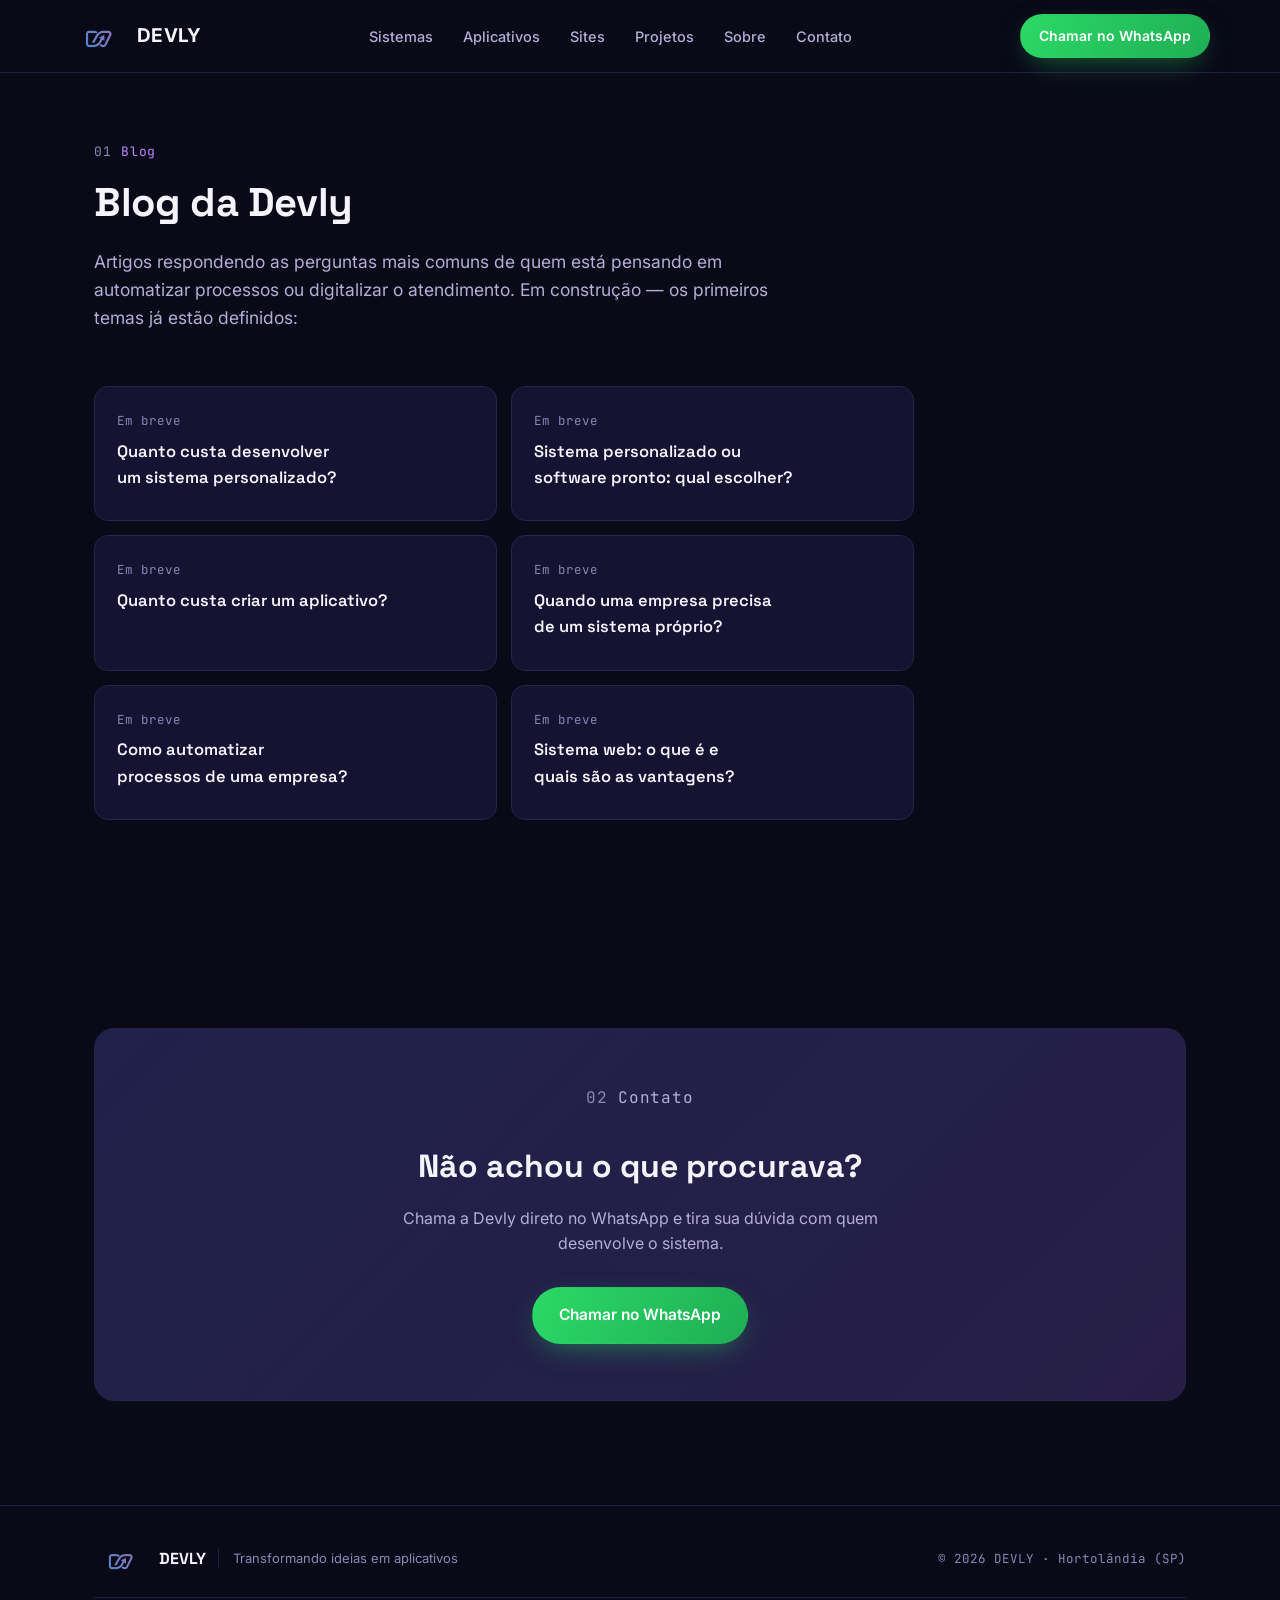
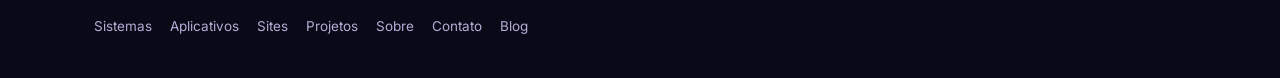
==== blog.html @ e894a455 "Add files via upload" ====
<!doctype html>
<html lang="pt-BR">
<head>
<meta charset="utf-8">
<meta name="viewport" content="width=device-width,initial-scale=1">
<title>Blog | Devly</title>
<meta name="description" content="Artigos sobre desenvolvimento de sistemas, aplicativos e automação de processos para pequenas e médias empresas.">
<link rel="canonical" href="https://devly.com.br/blog.html">
<meta property="og:type" content="website">
<meta property="og:site_name" content="DEVLY">
<meta property="og:title" content="Blog | Devly">
<meta property="og:description" content="Artigos sobre desenvolvimento de sistemas, aplicativos e automação de processos para pequenas e médias empresas.">
<meta property="og:url" content="https://devly.com.br/blog.html">
<meta property="og:locale" content="pt_BR">
<meta name="theme-color" content="#0A0918">
<link rel="icon" href="/icon.webp" type="image/webp">
<link rel="preconnect" href="https://fonts.googleapis.com">
<link rel="preconnect" href="https://fonts.gstatic.com" crossorigin>
<link href="https://fonts.googleapis.com/css2?family=Space+Grotesk:wght@500;600;700&family=Inter:wght@400;500;600;700&family=JetBrains+Mono:wght@400;500;600&display=swap" rel="stylesheet">
<link rel="stylesheet" href="/style.css">
<script type="application/ld+json">{"@context": "https://schema.org", "@type": "Blog", "url": "https://devly.com.br/blog.html", "name": "Blog da Devly"}</script>
</head>
<body>
<header class="nav">
  <div class="wrap nav-row">
    <a class="brand-lockup" href="/">
      <img src="/icon.webp" width="26" height="26" alt="Símbolo DEVLY" />
      <span>DEVLY</span>
    </a>
    <nav class="links" id="navLinks">
      <a href="/desenvolvimento-de-sistemas.html">Sistemas</a>
      <a href="/desenvolvimento-de-aplicativos.html">Aplicativos</a>
      <a href="/desenvolvimento-de-sites.html">Sites</a>
      <a href="/projetos.html">Projetos</a>
      <a href="/sobre.html">Sobre</a>
      <a href="/contato.html">Contato</a>
    </nav>
    <div class="nav-actions">
      <a class="btn btn-primary" style="padding:10px 18px; font-size:14px;" href="https://wa.me/5519981862800?text=Ol%C3%A1%2C%20vim%20pelo%20site%20da%20DEVLY" target="_blank" rel="noopener">Chamar no WhatsApp</a>
      <button class="menu-btn" id="menuBtn" aria-label="Abrir menu" aria-expanded="false" aria-controls="navLinks">
        <svg width="22" height="22" viewBox="0 0 24 24" fill="none" stroke="currentColor" stroke-width="2" stroke-linecap="round"><path d="M4 6h16M4 12h16M4 18h16"/></svg>
      </button>
    </div>
  </div>
</header>

<section class="hero" style="padding-top:56px; padding-bottom:24px;">
  <div class="wrap">
    <p class="eyebrow reveal"><span class="num">01</span> Blog</p>
    <h1 class="reveal" style="font-size:clamp(28px,3.6vw,40px);">Blog da Devly</h1>
    <p class="lead reveal" style="max-width:62ch;">Artigos respondendo as perguntas mais comuns de quem está pensando em automatizar processos ou digitalizar o atendimento. Em construção — os primeiros temas já estão definidos:</p>
  </div>
</section>
<section style="padding-top:0;">
  <div class="wrap">
    <ul class="blog-topics">
      <li class="svc-item blog-topic"><span class="mono" style="color:var(--text-faint); font-size:12.5px;">Em breve</span><h3 style="font-size:16.5px; margin-top:6px;">Quanto custa desenvolver um sistema personalizado?</h3></li>
      <li class="svc-item blog-topic"><span class="mono" style="color:var(--text-faint); font-size:12.5px;">Em breve</span><h3 style="font-size:16.5px; margin-top:6px;">Sistema personalizado ou software pronto: qual escolher?</h3></li>
      <li class="svc-item blog-topic"><span class="mono" style="color:var(--text-faint); font-size:12.5px;">Em breve</span><h3 style="font-size:16.5px; margin-top:6px;">Quanto custa criar um aplicativo?</h3></li>
      <li class="svc-item blog-topic"><span class="mono" style="color:var(--text-faint); font-size:12.5px;">Em breve</span><h3 style="font-size:16.5px; margin-top:6px;">Quando uma empresa precisa de um sistema próprio?</h3></li>
      <li class="svc-item blog-topic"><span class="mono" style="color:var(--text-faint); font-size:12.5px;">Em breve</span><h3 style="font-size:16.5px; margin-top:6px;">Como automatizar processos de uma empresa?</h3></li>
      <li class="svc-item blog-topic"><span class="mono" style="color:var(--text-faint); font-size:12.5px;">Em breve</span><h3 style="font-size:16.5px; margin-top:6px;">Sistema web: o que é e quais são as vantagens?</h3></li>
    </ul>
  </div>
</section>

<section id="contato">
  <div class="wrap">
    <div class="contact-box">
      <p class="eyebrow" style="justify-content:center;"><span class="num">02</span> Contato</p>
      <h2>Não achou o que procurava?</h2>
      <p>Chama a Devly direto no WhatsApp e tira sua dúvida com quem desenvolve o sistema.</p>
      <div class="contact-ctas">
        <a class="btn btn-primary" href="https://wa.me/5519981862800?text=Ol%C3%A1%2C%20vim%20pelo%20site%20da%20DEVLY" target="_blank" rel="noopener">Chamar no WhatsApp</a>
        
      </div>
    </div>
  </div>
</section>

<footer>
  <div class="wrap foot-row">
    <div class="foot-brand">
      <img src="/icon.webp" width="24" height="24" alt="Símbolo DEVLY" />
      <span class="foot-brand-name">DEVLY</span>
      <span class="foot-tag">Transformando ideias em aplicativos</span>
    </div>
    <nav class="foot-links" aria-label="Links do rodapé">
      <a href="/desenvolvimento-de-sistemas.html">Sistemas</a>
      <a href="/desenvolvimento-de-aplicativos.html">Aplicativos</a>
      <a href="/desenvolvimento-de-sites.html">Sites</a>
      <a href="/projetos.html">Projetos</a>
      <a href="/sobre.html">Sobre</a>
      <a href="/contato.html">Contato</a>
      <a href="/blog.html">Blog</a>
    </nav>
    <span class="foot-meta">© 2026 DEVLY · Hortolândia (SP)</span>
  </div>
</footer>
<script src="/main.js" defer></script>
</body>
</html>
---- style.css ----
/* ---------- tokens (dark-first, committed brand look) ---------- */
  :root{
    --bg:#0A0918;
    --bg-soft:#0F0D22;
    --card:#161231;
    --card-alt:#1C1839;
    --line:#28234A;
    --line-soft:#211D40;
    --text:#F5F3FC;
    --text-soft:#B4AED6;
    --text-faint:#8C86B5;
    --blue:#6690FF;
    --purple:#B888FF;
    --glow-blue:rgba(102,144,255,.30);
    --glow-purple:rgba(184,136,255,.28);
    --green:#3EDC96;
    --green-bg:rgba(62,220,150,.12);
    --amber:#FFC24B;
    --amber-bg:rgba(255,194,75,.12);
    --focus:#8FB0FF;
    --shadow: 0 1px 2px rgba(0,0,0,.35), 0 20px 44px -18px rgba(0,0,0,.65);
    color-scheme: dark;
  }

  *{box-sizing:border-box;}
  html{scroll-behavior:smooth;}
  @media (prefers-reduced-motion: reduce){
    html{scroll-behavior:auto;}
    *{animation:none !important; transition-duration:.001ms !important;}
  }
  body{
    margin:0;
    background:var(--bg);
    color:var(--text);
    font-family:'Inter',ui-sans-serif,system-ui,-apple-system,sans-serif;
    font-size:16px;
    line-height:1.6;
    -webkit-font-smoothing:antialiased;
  }
  h1,h2,h3,.brand{
    font-family:'Space Grotesk',ui-sans-serif,system-ui,sans-serif;
    color:var(--text);
    margin:0;
    text-wrap:balance;
  }
  .mono{font-family:'JetBrains Mono',ui-monospace,SFMono-Regular,Menlo,monospace;}
  a{color:inherit;}
  img{max-width:100%;display:block;}
  ::selection{background:var(--purple); color:#150E2C;}
  :focus-visible{outline:2px solid var(--focus); outline-offset:3px; border-radius:4px;}

  .wrap{max-width:1140px; margin:0 auto; padding:0 24px;}
  section{padding:104px 0;}
  @media (max-width:720px){ section{padding:68px 0;} }

  .eyebrow{
    font-family:'JetBrains Mono',ui-monospace,monospace;
    font-size:13px;
    letter-spacing:.05em;
    color:var(--purple);
    display:flex;
    align-items:center;
    gap:10px;
    margin-bottom:18px;
  }
  .eyebrow .num{color:var(--text-faint);}

  .btn{
    display:inline-flex; align-items:center; gap:8px;
    font-family:'Inter'; font-weight:600; font-size:15.5px;
    padding:15px 26px; border-radius:99px;
    text-decoration:none; cursor:pointer; border:1px solid transparent;
    transition:transform .15s ease, box-shadow .15s ease, background .15s ease, border-color .15s ease;
    white-space:nowrap;
  }
  .btn:hover{transform:translateY(-2px);}
  .btn-primary{
    background:linear-gradient(120deg, #2BD966, #1FAE55);
    color:#fff;
    box-shadow:0 10px 30px -10px rgba(37,211,102,.55);
  }
  .btn-primary:hover{box-shadow:0 14px 36px -10px rgba(37,211,102,.65);}
  .btn-ghost{
    background:transparent; color:var(--text); border-color:var(--line-soft);
  }
  .btn-ghost:hover{background:var(--card); border-color:var(--purple);}

  .pill{
    font-family:'JetBrains Mono'; font-size:11.5px; font-weight:500;
    letter-spacing:.02em;
    padding:4px 11px; border-radius:99px;
  }
  .pill-green{background:var(--green-bg); color:var(--green);}
  .pill-purple{background:rgba(184,136,255,.12); color:var(--purple);}

  /* ---------- nav ---------- */
  header.nav{
    position:sticky; top:0; z-index:40;
    background:rgba(10,9,24,.78);
    backdrop-filter:blur(12px);
    border-bottom:1px solid var(--line-soft);
  }
  .nav-row{ display:flex; align-items:center; justify-content:space-between; padding:14px 0; position:relative;}
  .brand-lockup{display:flex; align-items:center; gap:10px; text-decoration:none;}
  .brand-lockup img{height:26px; width:auto;}
  .brand-lockup span{font-weight:700; font-size:19px; letter-spacing:.01em;}
  nav.links{display:flex; align-items:center; gap:30px;}
  nav.links a{ font-size:14.5px; font-weight:500; text-decoration:none; color:var(--text-soft); transition:color .15s ease;}
  nav.links a:hover{color:var(--text);}
  .nav-actions{display:flex; align-items:center; gap:16px;}
  .menu-btn{display:none; background:none; border:none; color:var(--text); padding:6px; cursor:pointer;}
  @media (max-width:860px){
    nav.links{
      position:absolute; top:100%; left:0; right:0;
      flex-direction:column; align-items:flex-start; gap:2px;
      background:var(--bg-soft); border-bottom:1px solid var(--line-soft);
      padding:8px 24px 20px; display:none;
    }
    nav.links.open{display:flex;}
    nav.links a{padding:10px 0; width:100%;}
    .menu-btn{display:inline-flex;}
  }

  /* ---------- hero ---------- */
  .hero{position:relative; overflow:hidden; padding-top:76px; padding-bottom:64px;}
  .glow{position:absolute; border-radius:50%; filter:blur(70px); z-index:0; pointer-events:none;}
  .glow-a{width:420px; height:420px; background:var(--glow-blue); top:-120px; left:-80px; transform:translate(calc(var(--px,0) * -14px), calc(var(--py,0) * -10px)); transition:transform .4s ease-out;}
  .glow-b{width:380px; height:380px; background:var(--glow-purple); top:60px; right:-100px; transform:translate(calc(var(--px,0) * 14px), calc(var(--py,0) * 10px)); transition:transform .4s ease-out;}
  .hero-inner{ position:relative; z-index:1; display:grid; grid-template-columns:1.05fr .95fr; gap:40px; align-items:center;}
  @media (max-width:940px){ .hero-inner{grid-template-columns:1fr;} }
  .reveal{opacity:0; transform:translateY(14px); animation:reveal .7s ease forwards;}
  @keyframes reveal{to{opacity:1; transform:none;}}
  .hero h1{font-size:clamp(32px,4.4vw,50px); font-weight:700; line-height:1.12; letter-spacing:-.01em; animation-delay:.05s;}
  .hero p.lead{font-size:17.5px; color:var(--text-soft); max-width:50ch; margin:22px 0 30px; animation-delay:.15s;}
  .hero-ctas{display:flex; gap:14px; flex-wrap:wrap; animation-delay:.25s;}
  .stack-badges{display:flex; gap:10px; flex-wrap:wrap; margin-top:34px; animation-delay:.35s;}
  .stack-badges span{
    font-family:'JetBrains Mono'; font-size:11.5px; color:var(--text-faint);
    border:1px solid var(--line-soft); padding:5px 11px; border-radius:99px;
  }

  .phone-stage{position:relative; height:420px; animation-delay:.2s;}
  @media (max-width:940px){ .phone-stage{height:380px; margin-top:12px;} }
  .phone{
    position:absolute; width:206px; border-radius:26px; background:#050414;
    padding:8px; box-shadow:var(--shadow); border:1px solid rgba(255,255,255,.06);
  }
  .phone img{border-radius:19px; width:100%; height:auto; display:block;}
  .phone::before{
    content:""; position:absolute; top:16px; left:50%; transform:translateX(-50%);
    width:52px; height:5px; border-radius:4px; background:rgba(255,255,255,.14); z-index:2;
  }
  .phone-back{
    left:6%; top:6%; z-index:1;
    transform:rotate(-7deg) translate(calc(var(--px,0) * -10px), calc(var(--py,0) * -6px));
    transition:transform .3s ease-out;
  }
  .phone-front{
    left:34%; top:0; z-index:2; width:222px;
    transform:rotate(5deg) translate(calc(var(--px,0) * 14px), calc(var(--py,0) * 9px));
    transition:transform .3s ease-out;
  }
  @media (max-width:940px){
    .phone-back{left:14%;}
    .phone-front{left:auto; right:10%;}
  }
  .phone-enter-l{animation:phoneEnterL .8s cubic-bezier(.16,.8,.3,1) both;}
  .phone-enter-r{animation:phoneEnterR .8s cubic-bezier(.16,.8,.3,1) both .12s;}
  @keyframes phoneEnterL{from{opacity:0; transform:translateX(-46px) rotate(-7deg);} to{opacity:1; transform:rotate(-7deg);}}
  @keyframes phoneEnterR{from{opacity:0; transform:translateX(46px) rotate(5deg);} to{opacity:1; transform:rotate(5deg);}}

  .phone-slideshow{position:relative;}
  .phone-slideshow .slide-b{position:absolute; inset:0; width:100%; height:100%; object-fit:cover; border-radius:19px; opacity:0;}
  .phone-slideshow .slide-a{animation:slideFadeA 10s ease-in-out infinite;}
  .phone-slideshow .slide-b{animation:slideFadeB 10s ease-in-out infinite;}
  @keyframes slideFadeA{0%,42%{opacity:1;}50%,92%{opacity:0;}100%{opacity:1;}}
  @keyframes slideFadeB{0%,42%{opacity:0;}50%,92%{opacity:1;}100%{opacity:0;}}

  /* ---------- section heads ---------- */
  .sec-head{max-width:640px; margin-bottom:52px;}
  .sec-head h2{font-size:clamp(26px,3.2vw,36px); font-weight:700; margin-bottom:14px;}
  .sec-head p{color:var(--text-soft); font-size:16px; margin:0;}

  /* ---------- services ---------- */
  .svc-grid{display:grid; grid-template-columns:repeat(2,1fr); gap:18px;}
  @media (max-width:720px){ .svc-grid{grid-template-columns:1fr;} }
  .svc-item{background:var(--card); border:1px solid var(--line); border-radius:14px; padding:28px 26px;}
  .svc-icon{
    width:42px; height:42px; border-radius:11px; margin-bottom:16px;
    display:flex; align-items:center; justify-content:center;
    background:linear-gradient(135deg, rgba(102,144,255,.16), rgba(184,136,255,.16));
    color:var(--blue);
  }
  .svc-item h3{font-size:18.5px; font-weight:600; margin-bottom:9px;}
  .svc-item p{margin:0; color:var(--text-soft); font-size:14.5px; max-width:46ch;}

  /* ---------- soluções ---------- */
  .sol-grid{display:grid; grid-template-columns:repeat(3,1fr); gap:20px;}
  @media (max-width:980px){ .sol-grid{grid-template-columns:1fr; max-width:460px; margin:0 auto;} }
  .sol-card{
    background:var(--card); border:1px solid var(--line); border-radius:16px;
    overflow:hidden; display:flex; flex-direction:column;
  }
  .sol-visual{
    position:relative; height:230px; display:flex; align-items:center; justify-content:center;
    background:radial-gradient(circle at 30% 20%, rgba(102,144,255,.14), transparent 60%),
               radial-gradient(circle at 75% 80%, rgba(184,136,255,.14), transparent 60%),
               var(--card-alt);
    border-bottom:1px solid var(--line);
  }
  .sol-visual .phone{position:relative; width:132px; box-shadow:0 14px 30px -12px rgba(0,0,0,.6);}
  .sol-visual .phone::before{width:36px; top:11px;}
  .sol-visual .sol-shot{position:absolute; inset:0; width:100%; height:100%; object-fit:cover;}
  .sol-body{padding:24px 24px 26px; display:flex; flex-direction:column; gap:12px; flex:1;}
  .sol-top{display:flex; justify-content:space-between; align-items:flex-start; gap:10px;}
  .sol-card h3{font-size:19px; font-weight:600;}
  .sol-card p.desc{margin:0; color:var(--text-soft); font-size:14px; flex:1;}
  .sol-link{font-size:13.5px; font-weight:600; color:var(--blue); text-decoration:none;}
  .sol-link:hover{color:var(--purple);}

  /* abstract "sistemas sob medida" illustration */
  .abstract-ui{width:150px; height:180px; background:#0F0C24; border:1px solid var(--line-soft); border-radius:12px; padding:12px; display:flex; flex-direction:column; gap:8px;}
  .abstract-ui .bar{height:9px; border-radius:4px; background:var(--line-soft);}
  .abstract-ui .bar.w60{width:60%;}
  .abstract-ui .bar.w40{width:40%;}
  .abstract-ui .bar.accent{background:linear-gradient(90deg,var(--blue),var(--purple)); height:26px; width:100%; margin-top:4px; border-radius:7px;}
  .abstract-ui .row{display:flex; gap:6px; margin-top:6px;}
  .abstract-ui .chip{flex:1; height:34px; border-radius:6px; background:var(--card);}

  /* ---------- process ---------- */
  .proc-list{display:flex; flex-direction:column;}
  .proc-item{ display:grid; grid-template-columns:64px 1fr; gap:24px; padding:28px 0; border-top:1px solid var(--line);}
  .proc-item:last-child{border-bottom:1px solid var(--line);}
  .proc-item .idx{font-family:'JetBrains Mono'; font-size:22px; font-weight:500; color:var(--purple);}
  .proc-item h3{font-size:18.5px; font-weight:600; margin-bottom:8px;}
  .proc-item p{margin:0; color:var(--text-soft); font-size:15px; max-width:60ch;}

  /* ---------- about ---------- */
  .sobre-text{max-width:700px;}
  .sobre-text p{color:var(--text-soft); font-size:16px; max-width:64ch;}

  /* ---------- atendimento ---------- */
  .no-bots-list{
    list-style:none; margin:0 0 44px; padding:0;
    display:grid; grid-template-columns:repeat(3,1fr); gap:16px;
  }
  @media (max-width:820px){ .no-bots-list{grid-template-columns:1fr; max-width:480px;} }
  .no-bots-list li{
    display:flex; align-items:flex-start; gap:12px;
    background:var(--card); border:1px solid var(--line); border-radius:12px;
    padding:18px 20px; font-size:15px; color:var(--text-soft);
  }
  .x-mark{
    flex:none; width:22px; height:22px; border-radius:50%;
    background:rgba(255,255,255,.06); color:var(--text-faint);
    display:flex; align-items:center; justify-content:center;
    font-size:12px; margin-top:1px;
  }
  .pull-quote{
    font-family:'Space Grotesk'; font-weight:600; color:var(--text);
    font-size:clamp(20px,2.6vw,28px); text-align:center; max-width:26ch;
    margin:0 auto; line-height:1.4; text-wrap:balance;
  }

  /* ---------- contact ---------- */
  .contact-box{
    position:relative; overflow:hidden;
    background:linear-gradient(135deg, rgba(102,144,255,.12), rgba(184,136,255,.10)), var(--card);
    border:1px solid var(--line); border-radius:20px;
    padding:56px; text-align:center;
  }
  @media (max-width:640px){ .contact-box{padding:38px 22px;} }
  .contact-box h2{font-size:clamp(24px,3.4vw,32px); margin-bottom:14px;}
  .contact-box p{color:var(--text-soft); max-width:52ch; margin:0 auto 30px; font-size:16px;}
  .contact-ctas{display:flex; gap:14px; justify-content:center; flex-wrap:wrap;}
  .contact-alt{margin-top:22px; font-size:14px; color:var(--text-faint);}
  .contact-alt a{text-decoration:underline; color:var(--text-soft);}

  /* ---------- lead form (Contato) ---------- */
  .lead-form{ text-align:left; max-width:460px; margin:34px auto 0; display:flex; flex-direction:column; gap:18px; }
  .form-field{ display:flex; flex-direction:column; gap:6px; }
  .form-field label{ font-size:13px; font-weight:600; color:var(--text-soft); }
  .form-field input, .form-field textarea{
    width:100%; background:rgba(255,255,255,.05); border:1px solid var(--line-soft); border-radius:10px;
    padding:12px 14px; color:var(--text); font-family:'Inter',sans-serif; font-size:15px; line-height:1.5;
    transition:border-color .2s ease, background .2s ease;
  }
  .form-field input::placeholder, .form-field textarea::placeholder{ color:var(--text-faint); }
  .form-field input:focus, .form-field textarea:focus{ outline:none; border-color:var(--purple); background:rgba(255,255,255,.07); }
  .form-field textarea{ min-height:100px; resize:vertical; font-family:inherit; }
  .lead-submit{ align-self:flex-start; }
  @media (max-width:480px){ .lead-submit{align-self:stretch; justify-content:center;} }
  .privacy-note{ display:flex; align-items:flex-start; gap:6px; font-size:12.5px; color:var(--text-faint); margin:0; line-height:1.5; }
  .email-alt{ text-align:left; margin:18px auto 0; max-width:460px; font-size:13.5px; color:var(--text-faint); }
  .email-alt a{ color:var(--text-soft); text-decoration:underline; }

  /* ---------- footer ---------- */
  footer{border-top:1px solid var(--line-soft); padding:40px 0;}
  .foot-row{display:flex; justify-content:space-between; align-items:center; gap:20px; flex-wrap:wrap;}
  .foot-brand{display:flex; align-items:center; gap:12px;}
  .foot-brand img{height:24px; width:auto;}
  .foot-brand span.foot-brand-name{font-family:'Space Grotesk'; font-weight:700; font-size:16px; color:var(--text);}
  .foot-tag{font-size:13px; color:var(--text-faint); padding-left:14px; border-left:1px solid var(--line-soft);}
  @media (max-width:480px){ .foot-tag{padding-left:0; border-left:none;} }
  .foot-meta{font-size:12.5px; color:var(--text-faint); font-family:'JetBrains Mono';}
  .foot-links{display:flex; flex-wrap:wrap; gap:18px; order:3; flex-basis:100%; padding-top:18px; border-top:1px solid var(--line-soft); margin-top:6px;}
  .foot-links a{font-size:13.5px; color:var(--text-soft); text-decoration:none;}
  .foot-links a:hover{color:var(--text);}

  /* ---------- blog index ---------- */
  .blog-topics{list-style:none; margin:0; padding:0; display:grid; gap:14px; grid-template-columns:repeat(2,1fr); max-width:820px;}
  .blog-topics li{padding:20px 22px;}
  @media (max-width:640px){ .blog-topics{grid-template-columns:1fr;} }

  /* ---------- stacking (keeps content above the fixed cursor glow) ---------- */
  main, footer{position:relative; z-index:1;}

  /* ---------- cursor glow (site signature) ---------- */

  /* ---------- navbar scroll state ---------- */
  header.nav{transition:background .25s ease, box-shadow .25s ease;}
  header.nav.scrolled{background:rgba(10,9,24,.94); box-shadow:0 12px 28px -18px rgba(0,0,0,.7);}

  /* ---------- card spotlight (services + soluções) ---------- */
  .spotlight{position:relative; overflow:hidden;}
  .spotlight::before{
    content:""; position:absolute; inset:0; z-index:0; opacity:0;
    background:radial-gradient(260px circle at var(--mx,50%) var(--my,50%), rgba(140,152,255,.14), transparent 72%);
    transition:opacity .3s ease; pointer-events:none;
  }
  .spotlight:hover::before{opacity:1;}
  .spotlight > *{position:relative; z-index:1;}

  /* ---------- stats band ---------- */
  .stats-band{padding:52px 0; border-top:1px solid var(--line-soft); border-bottom:1px solid var(--line-soft); background:var(--bg-soft);}
  .stats-grid{display:grid; grid-template-columns:repeat(4,1fr); gap:20px; text-align:center;}
  @media (max-width:820px){ .stats-grid{grid-template-columns:repeat(2,1fr); gap:32px 20px;} }
  .stat{display:flex; flex-direction:column; gap:6px;}
  .stat-num{
    font-family:'Space Grotesk'; font-weight:700; font-size:clamp(24px,3.2vw,34px);
    background:linear-gradient(120deg, var(--blue), var(--purple));
    -webkit-background-clip:text; background-clip:text; color:transparent;
    font-variant-numeric:tabular-nums;
  }
  .stat-label{font-size:13.5px; color:var(--text-soft);}

  /* ---------- code texture (decorative, Serviços) ---------- */
  #servicos{position:relative; overflow:hidden;}
  .code-texture{
    position:absolute; top:36px; right:-30px; z-index:0; margin:0;
    font-family:'JetBrains Mono'; font-size:15px; line-height:1.7; color:var(--text);
    opacity:.05; pointer-events:none; user-select:none; white-space:pre; transform:rotate(-4deg);
  }
  #servicos .sec-head, #servicos .svc-grid{position:relative; z-index:1;}

  /* ---------- process: 5-step line + assembly visual ---------- */
  .proc-grid{display:grid; grid-template-columns:1fr 300px; gap:48px; align-items:start;}
  @media (max-width:900px){ .proc-grid{grid-template-columns:1fr;} }
  .proc-list-wrap{position:relative;}
  .proc-line{position:absolute; left:31px; top:6px; bottom:6px; width:2px; background:var(--line); border-radius:2px; overflow:hidden;}
  .proc-line-fill{
    position:absolute; left:0; top:0; width:100%; height:100%;
    background:linear-gradient(180deg,var(--blue),var(--purple));
    transform:scaleY(var(--fill,1)); transform-origin:top;
  }
  .assembly-visual{background:var(--card); border:1px solid var(--line); border-radius:14px; padding:22px; display:flex; flex-direction:column; gap:18px;}
  .assembly-grid{display:grid; grid-template-columns:1fr 1fr; gap:8px;}
  .asm-block{
    background:var(--card-alt); border:1px solid var(--line-soft); border-radius:8px;
    padding:14px 10px; font-family:'JetBrains Mono'; font-size:11px; color:var(--text-faint); text-align:center;
    transform:translate(var(--ox,0), var(--oy,0)) rotate(var(--or,0deg)); opacity:var(--oo,1);
    transition:transform .6s cubic-bezier(.2,.8,.2,1), opacity .6s ease;
  }
  .asm-block:first-child{grid-column:1/3;}
  .asm-block:nth-child(2){grid-column:1/3; background:linear-gradient(120deg, rgba(102,144,255,.16), rgba(184,136,255,.16)); color:var(--text-soft);}
  .assembly-caption{font-size:13.5px; color:var(--text-soft); text-align:center; margin:0; line-height:1.5;}
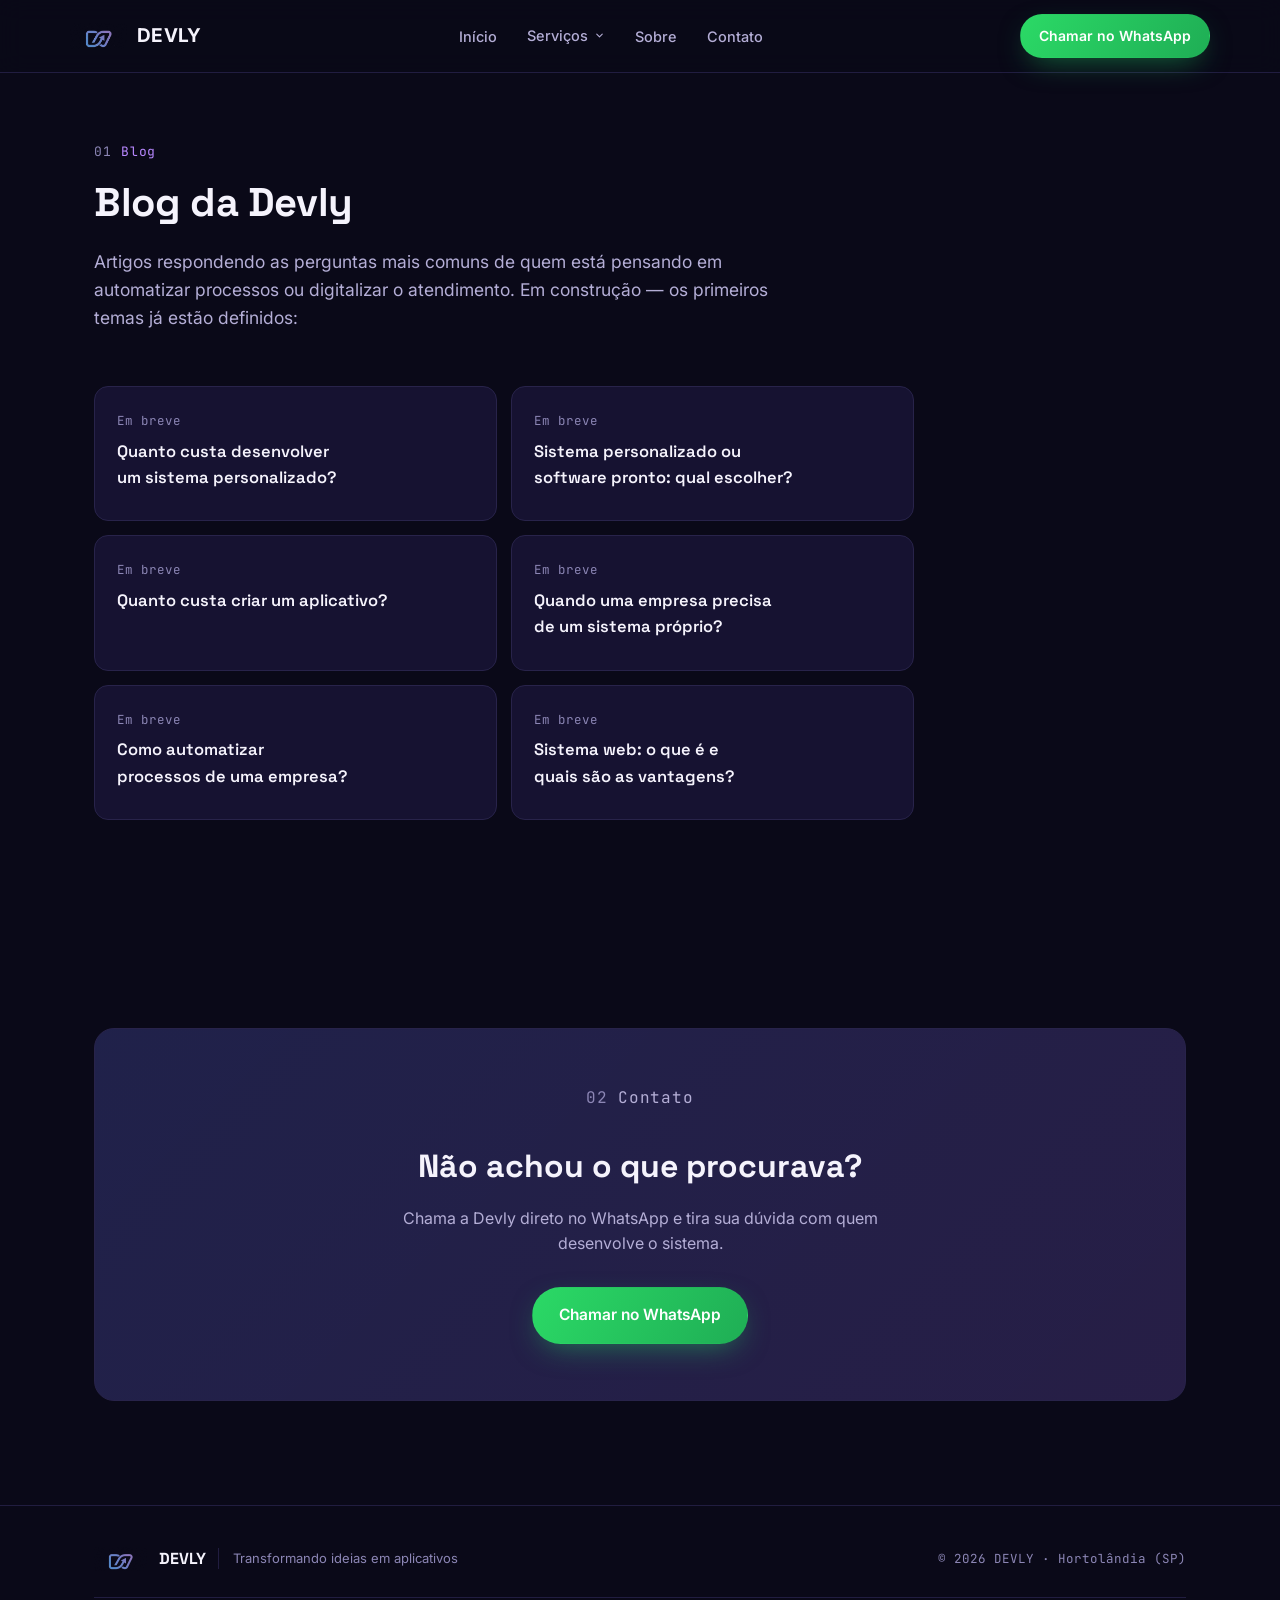
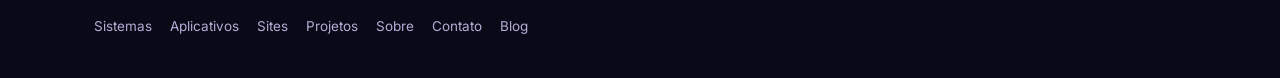
==== commit 364cd973: "Reorganize header nav into Início / Serviços dropdown / Sobre / Contato Serviços groups Sistemas, Ap" ====
--- a/blog.html
+++ b/blog.html
@@ -28,10 +28,19 @@
       <span>DEVLY</span>
     </a>
     <nav class="links" id="navLinks">
-      <a href="/desenvolvimento-de-sistemas.html">Sistemas</a>
-      <a href="/desenvolvimento-de-aplicativos.html">Aplicativos</a>
-      <a href="/desenvolvimento-de-sites.html">Sites</a>
-      <a href="/projetos.html">Projetos</a>
+      <a href="/">Início</a>
+      <div class="nav-dropdown">
+        <button type="button" class="nav-dropdown-btn" aria-haspopup="true" aria-expanded="false">
+          Serviços
+          <svg viewBox="0 0 24 24" fill="none" stroke="currentColor" stroke-width="2.4" stroke-linecap="round" stroke-linejoin="round" aria-hidden="true"><path d="M6 9l6 6 6-6"/></svg>
+        </button>
+        <div class="nav-dropdown-menu">
+          <a href="/desenvolvimento-de-sistemas.html">Sistemas</a>
+          <a href="/desenvolvimento-de-aplicativos.html">Aplicativos</a>
+          <a href="/desenvolvimento-de-sites.html">Sites</a>
+          <a href="/projetos.html">Projetos</a>
+        </div>
+      </div>
       <a href="/sobre.html">Sobre</a>
       <a href="/contato.html">Contato</a>
     </nav>
--- a/style.css
+++ b/style.css
@@ -109,6 +109,31 @@
   nav.links a:hover{color:var(--text);}
   .nav-actions{display:flex; align-items:center; gap:16px;}
   .menu-btn{display:none; background:none; border:none; color:var(--text); padding:6px; cursor:pointer;}
+
+  /* ---------- nav: dropdown "Serviços" ---------- */
+  .nav-dropdown{position:relative;}
+  .nav-dropdown-btn{
+    display:inline-flex; align-items:center; gap:6px; background:none; border:none; padding:0; margin:0;
+    font:inherit; font-size:14.5px; font-weight:500; color:var(--text-soft); cursor:pointer; transition:color .15s ease;
+  }
+  .nav-dropdown-btn:hover{color:var(--text);}
+  .nav-dropdown.open .nav-dropdown-btn{color:var(--text);}
+  .nav-dropdown-btn svg{width:11px; height:11px; transition:transform .2s ease;}
+  .nav-dropdown.open .nav-dropdown-btn svg{transform:rotate(180deg);}
+  .nav-dropdown-menu{
+    position:absolute; top:calc(100% + 16px); left:50%; transform:translateX(-50%) translateY(-6px);
+    min-width:210px; background:var(--card); border:1px solid var(--line); border-radius:12px;
+    box-shadow:var(--shadow); padding:8px; display:flex; flex-direction:column; gap:1px;
+    opacity:0; visibility:hidden; transition:opacity .18s ease, transform .18s ease, visibility .18s; z-index:50;
+  }
+  .nav-dropdown.open .nav-dropdown-menu{opacity:1; visibility:visible; transform:translateX(-50%) translateY(0);}
+  .nav-dropdown-menu a{
+    display:block; padding:9px 12px; border-radius:8px; font-size:14px; font-weight:500;
+    color:var(--text-soft); text-decoration:none; white-space:nowrap; transition:background .15s ease, color .15s ease;
+  }
+  .nav-dropdown-menu a:hover{background:rgba(255,255,255,.06); color:var(--text);}
+  .nav-dropdown-menu a[aria-current]{color:var(--text); background:rgba(255,255,255,.05);}
+
   @media (max-width:860px){
     nav.links{
       position:absolute; top:100%; left:0; right:0;
@@ -119,6 +144,15 @@
     nav.links.open{display:flex;}
     nav.links a{padding:10px 0; width:100%;}
     .menu-btn{display:inline-flex;}
+    .nav-dropdown{width:100%;}
+    .nav-dropdown-btn{width:100%; justify-content:space-between; padding:10px 0;}
+    .nav-dropdown-menu{
+      position:static; transform:none; opacity:1; visibility:visible; transition:none;
+      min-width:0; background:none; border:none; box-shadow:none; padding:0 0 6px 14px;
+      display:none;
+    }
+    .nav-dropdown.open .nav-dropdown-menu{display:flex; transform:none;}
+    .nav-dropdown-menu a{padding:8px 0;}
   }
 
   /* ---------- hero ---------- */
@@ -374,3 +408,38 @@
   .asm-block:first-child{grid-column:1/3;}
   .asm-block:nth-child(2){grid-column:1/3; background:linear-gradient(120deg, rgba(102,144,255,.16), rgba(184,136,255,.16)); color:var(--text-soft);}
   .assembly-caption{font-size:13.5px; color:var(--text-soft); text-align:center; margin:0; line-height:1.5;}
+
+  /* ---------- device mockup (notebook + celular, home hero) ---------- */
+  .hero-inner > *{min-width:0;}
+  .device-mockup{position:relative; display:flex; align-items:center; justify-content:center; width:100%; min-width:0; padding-top:8px;}
+  .device-mockup img{width:100%; max-width:560px; height:auto; display:block;
+    filter:drop-shadow(0 30px 60px rgba(0,0,0,.45));
+  }
+
+  /* ---------- niches marquee (loop de segmentos atendidos) ---------- */
+  .niches-marquee{
+    overflow:hidden; border-top:1px solid var(--line-soft); border-bottom:1px solid var(--line-soft);
+    padding:14px 0; margin-top:34px; background:rgba(255,255,255,.02);
+    -webkit-mask-image:linear-gradient(90deg, transparent, #000 8%, #000 92%, transparent);
+    mask-image:linear-gradient(90deg, transparent, #000 8%, #000 92%, transparent);
+  }
+  .niches-track{
+    display:flex; width:max-content; gap:16px; white-space:nowrap;
+    animation:nichesScroll 110s linear infinite;
+    font-family:'JetBrains Mono',monospace; font-size:12.5px; color:var(--text-faint); letter-spacing:.01em;
+  }
+  .niches-track .dot{color:var(--purple); opacity:.6;}
+  @keyframes nichesScroll{from{transform:translateX(0);} to{transform:translateX(-50%);}}
+
+  /* ---------- projetos: grid de mockups (laptop/celular por projeto) ---------- */
+  .proj-grid{display:grid; grid-template-columns:repeat(3,1fr); gap:20px; margin:8px 0 44px;}
+  @media (max-width:860px){ .proj-grid{grid-template-columns:1fr; max-width:320px; margin-left:auto; margin-right:auto;} }
+  .proj-item{display:flex; flex-direction:column; align-items:center; text-align:center;}
+  .proj-stage{position:relative; width:100%; height:250px; display:flex; align-items:center; justify-content:center; transition:transform .3s ease;}
+  .proj-item:hover .proj-stage{transform:translateY(-6px);}
+  .proj-stage .phone{width:132px; box-shadow:0 20px 40px -16px rgba(0,0,0,.65);}
+  .proj-stage .phone::before{width:36px; top:11px;}
+  .proj-stage .proj-shot{max-width:100%; max-height:250px; width:auto; height:auto; filter:drop-shadow(0 20px 40px rgba(0,0,0,.5));}
+  .proj-info{margin-top:22px;}
+  .proj-info b{display:block; font-family:'Space Grotesk'; font-size:16px; font-weight:600; color:var(--text);}
+  .proj-info small{display:block; margin-top:4px; font-size:13px; color:var(--text-faint);}
